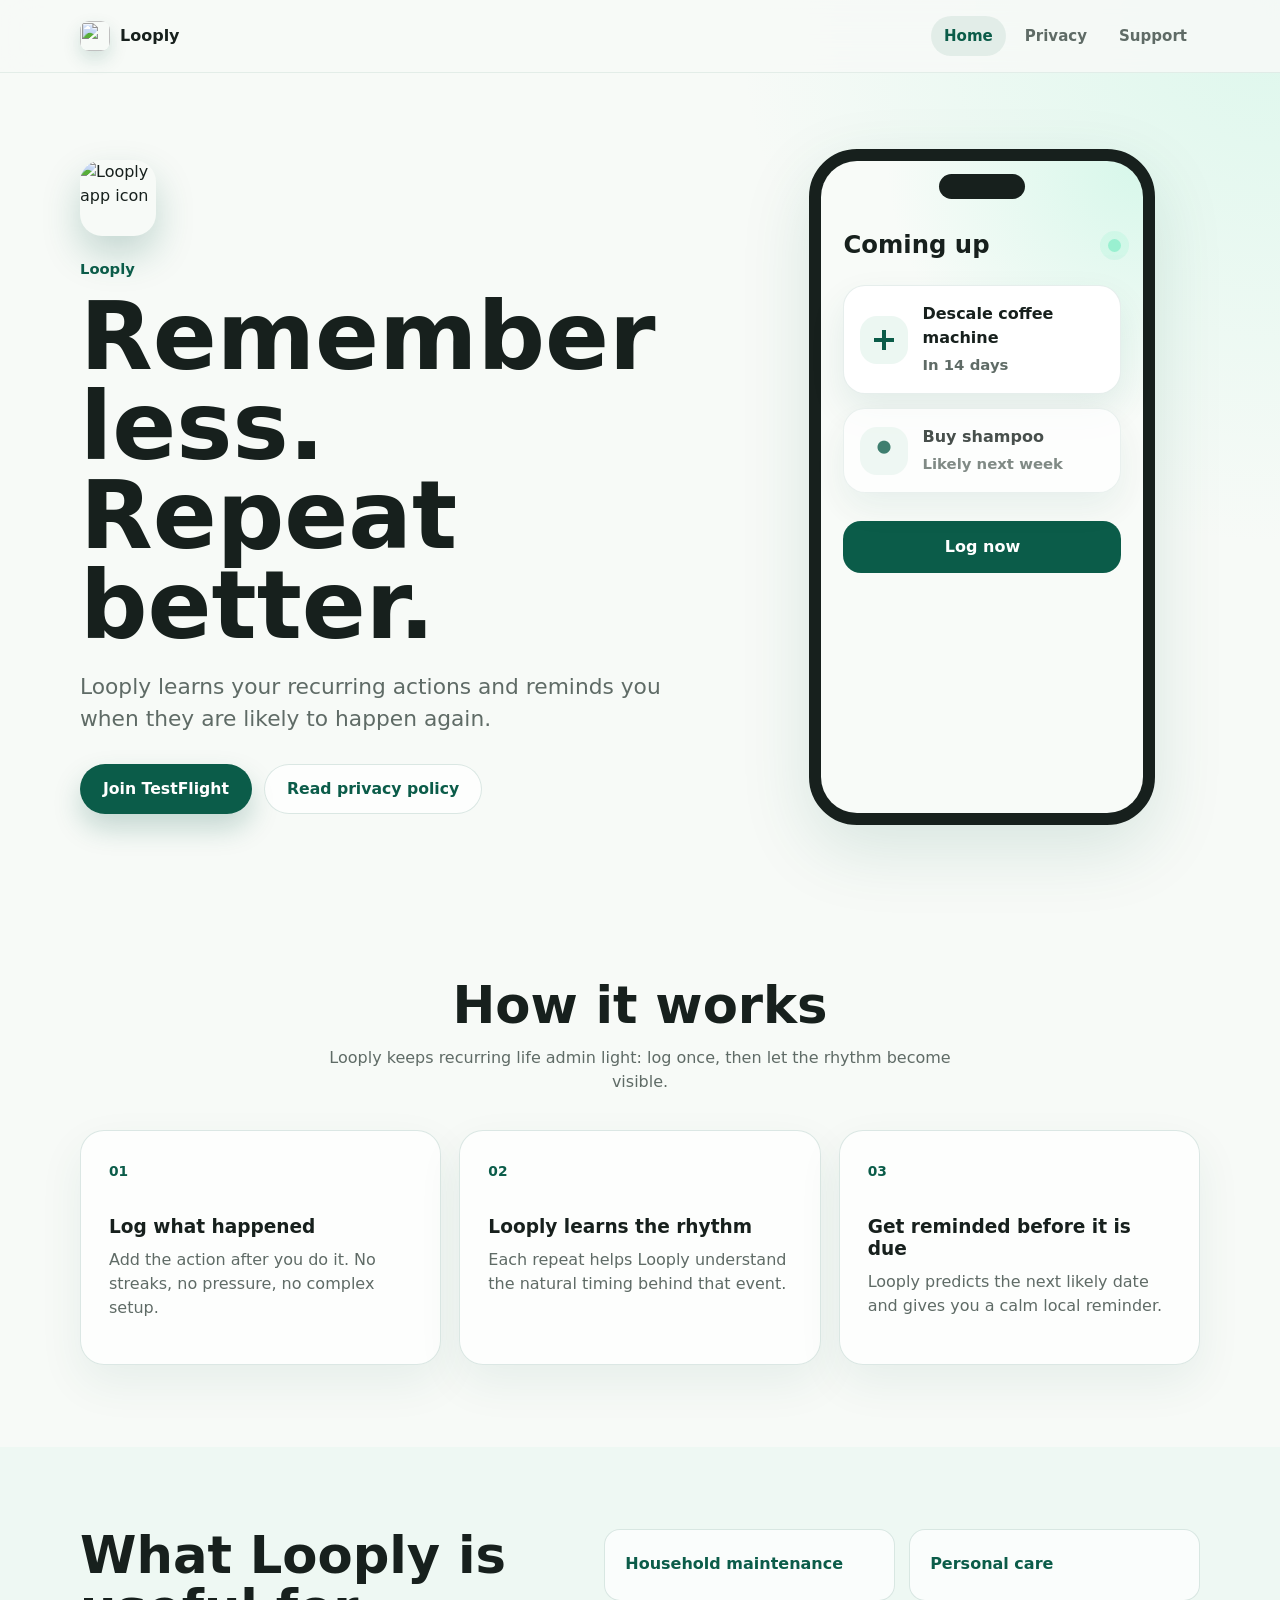
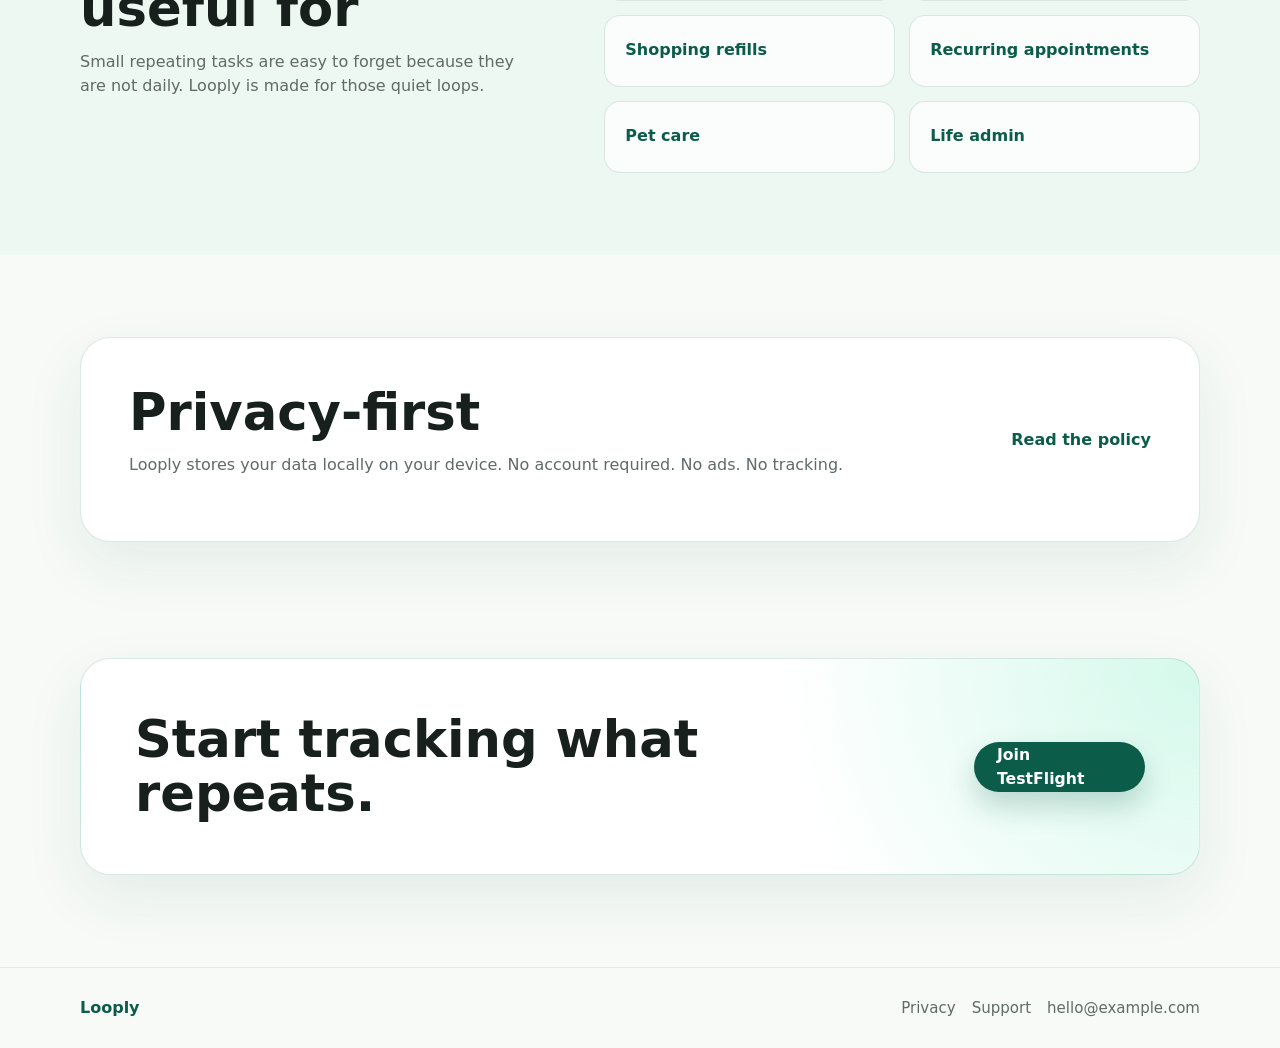
==== index.html @ 6af4e1fe "First upload" ====
<!doctype html>
<html lang="en">
  <head>
    <meta charset="utf-8">
    <meta name="viewport" content="width=device-width, initial-scale=1">
    <meta
      name="description"
      content="Looply is a calm iPhone app that learns your recurring actions and reminds you when they are likely to happen again."
    >
    <title>Looply - Remember less. Repeat better.</title>
    <link rel="stylesheet" href="styles.css">
  </head>
  <body>
    <header class="site-header">
      <nav class="nav container" aria-label="Main navigation">
        <a class="brand" href="index.html" aria-label="Looply home">
          <img class="brand-mark" src="assets/looply-app-icon.png" alt="" width="30" height="30">
          <span>Looply</span>
        </a>
        <div class="nav-links">
          <a href="index.html" aria-current="page">Home</a>
          <a href="privacy.html">Privacy</a>
          <a href="support.html">Support</a>
        </div>
      </nav>
    </header>

    <main>
      <section class="hero">
        <div class="container hero-grid">
          <div class="hero-copy">
            <img class="app-icon" src="assets/looply-app-icon.png" alt="Looply app icon" width="76" height="76">
            <p class="app-name">Looply</p>
            <h1>Remember less. Repeat better.</h1>
            <p class="hero-subtitle">
              Looply learns your recurring actions and reminds you when they are
              likely to happen again.
            </p>
            <div class="actions" aria-label="Primary actions">
              <a class="button button-primary" href="#">Join TestFlight</a>
              <a class="button button-secondary" href="privacy.html">Read privacy policy</a>
            </div>
          </div>

          <div class="phone-wrap" aria-label="Looply app preview">
            <div class="phone">
              <div class="phone-top" aria-hidden="true"></div>
              <div class="phone-screen">
                <div class="screen-header">
                  <span>Coming up</span>
                  <span class="screen-dot" aria-hidden="true"></span>
                </div>
                <div class="event-card">
                  <div class="event-icon" aria-hidden="true"></div>
                  <div>
                    <p>Descale coffee machine</p>
                    <span>In 14 days</span>
                  </div>
                </div>
                <div class="event-card muted-card">
                  <div class="event-icon small" aria-hidden="true"></div>
                  <div>
                    <p>Buy shampoo</p>
                    <span>Likely next week</span>
                  </div>
                </div>
                <a class="phone-button" href="#">Log now</a>
              </div>
            </div>
          </div>
        </div>
      </section>

      <section class="section" aria-labelledby="how-it-works">
        <div class="container">
          <div class="section-heading">
            <h2 id="how-it-works">How it works</h2>
            <p>Looply keeps recurring life admin light: log once, then let the rhythm become visible.</p>
          </div>
          <div class="card-grid three">
            <article class="card">
              <span class="step-number">01</span>
              <h3>Log what happened</h3>
              <p>Add the action after you do it. No streaks, no pressure, no complex setup.</p>
            </article>
            <article class="card">
              <span class="step-number">02</span>
              <h3>Looply learns the rhythm</h3>
              <p>Each repeat helps Looply understand the natural timing behind that event.</p>
            </article>
            <article class="card">
              <span class="step-number">03</span>
              <h3>Get reminded before it is due</h3>
              <p>Looply predicts the next likely date and gives you a calm local reminder.</p>
            </article>
          </div>
        </div>
      </section>

      <section class="section section-soft" aria-labelledby="useful-for">
        <div class="container split-section">
          <div class="section-heading align-left">
            <h2 id="useful-for">What Looply is useful for</h2>
            <p>
              Small repeating tasks are easy to forget because they are not daily.
              Looply is made for those quiet loops.
            </p>
          </div>
          <ul class="use-list" aria-label="Looply use cases">
            <li>Household maintenance</li>
            <li>Personal care</li>
            <li>Shopping refills</li>
            <li>Recurring appointments</li>
            <li>Pet care</li>
            <li>Life admin</li>
          </ul>
        </div>
      </section>

      <section class="section" aria-labelledby="privacy-first">
        <div class="container privacy-panel">
          <div>
            <h2 id="privacy-first">Privacy-first</h2>
            <p>
              Looply stores your data locally on your device. No account required.
              No ads. No tracking.
            </p>
          </div>
          <a class="text-link" href="privacy.html">Read the policy</a>
        </div>
      </section>

      <section class="final-cta" aria-labelledby="final-cta-title">
        <div class="container final-cta-inner">
          <h2 id="final-cta-title">Start tracking what repeats.</h2>
          <a class="button button-primary" href="#">Join TestFlight</a>
        </div>
      </section>
    </main>

    <footer class="site-footer">
      <div class="container footer-inner">
        <p>Looply</p>
        <div class="footer-links">
          <a href="privacy.html">Privacy</a>
          <a href="support.html">Support</a>
          <a href="mailto:hello@example.com">hello@example.com</a>
        </div>
      </div>
    </footer>
  </body>
</html>
---- styles.css ----
:root {
  --bg: #f7faf7;
  --surface: #ffffff;
  --surface-soft: #ecf7f2;
  --primary: #99f0d0;
  --primary-strong: #0b5c49;
  --text: #17201d;
  --muted: #5f6b66;
  --border: rgba(11, 92, 73, 0.14);
  --shadow: 0 24px 70px rgba(11, 92, 73, 0.13);
  --radius: 24px;
  --radius-sm: 16px;
  --container: 1120px;
}

* {
  box-sizing: border-box;
}

html {
  background: var(--bg);
  color: var(--text);
  font-family:
    Inter, ui-sans-serif, system-ui, -apple-system, BlinkMacSystemFont, "Segoe UI",
    sans-serif;
  line-height: 1.5;
  scroll-behavior: smooth;
}

body {
  margin: 0;
  min-width: 320px;
  background:
    radial-gradient(circle at top right, rgba(153, 240, 208, 0.28), transparent 34rem),
    var(--bg);
}

img,
svg {
  display: block;
  max-width: 100%;
}

a {
  color: inherit;
  text-decoration: none;
}

a:focus-visible,
button:focus-visible {
  outline: 3px solid rgba(11, 92, 73, 0.42);
  outline-offset: 4px;
}

.container {
  width: min(100% - 32px, var(--container));
  margin-inline: auto;
}

.site-header {
  position: sticky;
  top: 0;
  z-index: 10;
  background: rgba(247, 250, 247, 0.86);
  border-bottom: 1px solid rgba(11, 92, 73, 0.08);
  backdrop-filter: blur(18px);
}

.nav {
  display: flex;
  align-items: center;
  justify-content: space-between;
  gap: 24px;
  min-height: 72px;
}

.brand,
.nav-links,
.footer-links {
  display: flex;
  align-items: center;
}

.brand {
  gap: 10px;
  font-size: 1rem;
  font-weight: 760;
}

.brand-mark {
  width: 30px;
  height: 30px;
  border-radius: 9px;
  box-shadow: 0 8px 18px rgba(11, 92, 73, 0.16);
  object-fit: cover;
}

.nav-links {
  gap: 6px;
  color: var(--muted);
  font-size: 0.94rem;
  font-weight: 650;
}

.nav-links a {
  border-radius: 999px;
  padding: 9px 13px;
}

.nav-links a:hover,
.nav-links a[aria-current="page"] {
  background: rgba(11, 92, 73, 0.08);
  color: var(--primary-strong);
}

.hero {
  padding: 76px 0 72px;
}

.hero-grid {
  display: grid;
  grid-template-columns: minmax(0, 1.04fr) minmax(300px, 0.76fr);
  align-items: center;
  gap: clamp(44px, 7vw, 92px);
}

.hero-copy {
  max-width: 650px;
}

.app-icon {
  width: 76px;
  height: 76px;
  margin-bottom: 22px;
  border-radius: 22px;
  object-fit: cover;
  box-shadow: 0 18px 38px rgba(11, 92, 73, 0.22);
}

.app-name,
.effective-date {
  margin: 0 0 12px;
  color: var(--primary-strong);
  font-size: 0.92rem;
  font-weight: 780;
}

h1,
h2,
h3,
p {
  margin-top: 0;
}

h1 {
  max-width: 760px;
  margin-bottom: 20px;
  font-size: clamp(3rem, 8vw, 5.9rem);
  line-height: 0.95;
  font-weight: 820;
}

h2 {
  margin-bottom: 14px;
  font-size: clamp(2rem, 4vw, 3.3rem);
  line-height: 1.04;
  font-weight: 790;
}

h3 {
  margin-bottom: 10px;
  font-size: 1.16rem;
  line-height: 1.2;
}

.hero-subtitle,
.section-heading p,
.page-header p,
.policy-copy p,
.faq-item p,
.card p,
.privacy-panel p {
  color: var(--muted);
}

.hero-subtitle {
  max-width: 620px;
  margin-bottom: 28px;
  font-size: clamp(1.12rem, 2.3vw, 1.36rem);
}

.actions {
  display: flex;
  flex-wrap: wrap;
  gap: 12px;
}

.button {
  display: inline-flex;
  align-items: center;
  justify-content: center;
  min-height: 50px;
  border: 1px solid transparent;
  border-radius: 999px;
  padding: 0 22px;
  font-size: 0.98rem;
  font-weight: 760;
  transition:
    transform 160ms ease,
    box-shadow 160ms ease,
    background 160ms ease;
}

.button:hover {
  transform: translateY(-1px);
}

.button-primary {
  background: var(--primary-strong);
  color: #ffffff;
  box-shadow: 0 14px 28px rgba(11, 92, 73, 0.22);
}

.button-primary:hover {
  background: #084937;
}

.button-secondary {
  background: rgba(255, 255, 255, 0.72);
  border-color: var(--border);
  color: var(--primary-strong);
}

.button-secondary:hover {
  background: #ffffff;
  box-shadow: 0 12px 30px rgba(11, 92, 73, 0.1);
}

.phone-wrap {
  display: flex;
  justify-content: center;
}

.phone {
  position: relative;
  width: min(100%, 346px);
  min-height: 676px;
  border: 12px solid #17201d;
  border-radius: 48px;
  background: #17201d;
  box-shadow: var(--shadow);
}

.phone::before {
  content: "";
  position: absolute;
  inset: -5px;
  z-index: -1;
  border-radius: 54px;
  background: linear-gradient(145deg, rgba(153, 240, 208, 0.7), rgba(11, 92, 73, 0.08));
}

.phone-top {
  position: absolute;
  top: 13px;
  left: 50%;
  z-index: 2;
  width: 86px;
  height: 25px;
  border-radius: 999px;
  background: #17201d;
  transform: translateX(-50%);
}

.phone-screen {
  min-height: 652px;
  border-radius: 36px;
  padding: 66px 22px 24px;
  background:
    radial-gradient(circle at top right, rgba(153, 240, 208, 0.35), transparent 16rem),
    #f8fbf8;
}

.screen-header {
  display: flex;
  align-items: center;
  justify-content: space-between;
  margin-bottom: 22px;
  color: var(--text);
  font-size: 1.52rem;
  font-weight: 800;
}

.screen-dot {
  width: 13px;
  height: 13px;
  border-radius: 50%;
  background: var(--primary);
  box-shadow: 0 0 0 8px rgba(153, 240, 208, 0.24);
}

.event-card {
  display: grid;
  grid-template-columns: 48px 1fr;
  align-items: center;
  gap: 14px;
  margin-bottom: 14px;
  border: 1px solid rgba(11, 92, 73, 0.1);
  border-radius: 22px;
  padding: 16px;
  background: #ffffff;
  box-shadow: 0 16px 36px rgba(11, 92, 73, 0.09);
}

.muted-card {
  opacity: 0.78;
}

.event-icon {
  width: 48px;
  height: 48px;
  border-radius: 17px;
  background:
    linear-gradient(var(--primary-strong), var(--primary-strong)) 50% 50% / 20px 4px no-repeat,
    linear-gradient(var(--primary-strong), var(--primary-strong)) 50% 50% / 4px 20px no-repeat,
    var(--surface-soft);
}

.event-icon.small {
  background:
    radial-gradient(circle at 50% 42%, var(--primary-strong) 0 6px, transparent 7px),
    var(--surface-soft);
}

.event-card p {
  margin-bottom: 3px;
  color: var(--text);
  font-weight: 760;
}

.event-card span {
  color: var(--muted);
  font-size: 0.93rem;
  font-weight: 620;
}

.phone-button {
  display: flex;
  align-items: center;
  justify-content: center;
  min-height: 52px;
  margin-top: 28px;
  border-radius: 18px;
  background: var(--primary-strong);
  color: #ffffff;
  font-weight: 780;
}

.section {
  padding: 82px 0;
}

.section-soft {
  background: rgba(236, 247, 242, 0.76);
}

.section-heading {
  max-width: 680px;
  margin: 0 auto 36px;
  text-align: center;
}

.section-heading.align-left {
  margin: 0;
  text-align: left;
}

.card-grid {
  display: grid;
  gap: 18px;
}

.card-grid.three {
  grid-template-columns: repeat(3, minmax(0, 1fr));
}

.card {
  border: 1px solid var(--border);
  border-radius: var(--radius);
  padding: 28px;
  background: rgba(255, 255, 255, 0.76);
  box-shadow: 0 18px 46px rgba(11, 92, 73, 0.07);
}

.step-number {
  display: inline-block;
  margin-bottom: 34px;
  color: var(--primary-strong);
  font-size: 0.86rem;
  font-weight: 820;
}

.split-section {
  display: grid;
  grid-template-columns: 0.85fr 1.15fr;
  align-items: start;
  gap: clamp(32px, 7vw, 84px);
}

.use-list {
  display: grid;
  grid-template-columns: repeat(2, minmax(0, 1fr));
  gap: 14px;
  margin: 0;
  padding: 0;
  list-style: none;
}

.use-list li {
  min-height: 72px;
  border: 1px solid var(--border);
  border-radius: var(--radius-sm);
  padding: 22px 20px;
  background: rgba(255, 255, 255, 0.72);
  color: var(--primary-strong);
  font-weight: 760;
}

.privacy-panel,
.final-cta-inner {
  border: 1px solid var(--border);
  border-radius: 30px;
  background: var(--surface);
  box-shadow: 0 22px 60px rgba(11, 92, 73, 0.08);
}

.privacy-panel {
  display: flex;
  align-items: center;
  justify-content: space-between;
  gap: 24px;
  padding: clamp(28px, 5vw, 48px);
}

.privacy-panel h2,
.privacy-panel p {
  max-width: 720px;
}

.text-link {
  flex: 0 0 auto;
  color: var(--primary-strong);
  font-weight: 780;
}

.text-link:hover {
  text-decoration: underline;
  text-underline-offset: 4px;
}

.final-cta {
  padding: 34px 0 92px;
}

.final-cta-inner {
  display: flex;
  align-items: center;
  justify-content: space-between;
  gap: 24px;
  padding: clamp(30px, 5vw, 54px);
  background:
    radial-gradient(circle at top right, rgba(153, 240, 208, 0.42), transparent 26rem),
    #ffffff;
}

.final-cta h2 {
  margin: 0;
}

.site-footer {
  border-top: 1px solid rgba(11, 92, 73, 0.1);
  padding: 28px 0;
  color: var(--muted);
}

.footer-inner {
  display: flex;
  align-items: center;
  justify-content: space-between;
  gap: 24px;
}

.footer-inner p {
  margin: 0;
  color: var(--primary-strong);
  font-weight: 780;
}

.footer-links {
  flex-wrap: wrap;
  justify-content: flex-end;
  gap: 16px;
  font-size: 0.94rem;
}

.footer-links a:hover {
  color: var(--primary-strong);
}

.page-main {
  padding: 72px 0 92px;
}

.content-page {
  max-width: 820px;
}

.page-header {
  margin-bottom: 44px;
}

.page-header h1 {
  margin-bottom: 14px;
  font-size: clamp(2.6rem, 7vw, 4.8rem);
}

.policy-copy,
.faq {
  border: 1px solid var(--border);
  border-radius: 30px;
  padding: clamp(26px, 5vw, 46px);
  background: rgba(255, 255, 255, 0.78);
  box-shadow: 0 22px 60px rgba(11, 92, 73, 0.07);
}

.policy-copy p {
  margin-bottom: 18px;
  font-size: 1.05rem;
}

.policy-copy section {
  margin-top: 32px;
  padding-top: 28px;
  border-top: 1px solid var(--border);
}

.policy-copy h2,
.faq h2 {
  font-size: clamp(1.7rem, 4vw, 2.3rem);
}

.policy-copy a,
.page-header a:not(.button),
.faq a {
  color: var(--primary-strong);
  font-weight: 760;
  text-decoration: underline;
  text-underline-offset: 4px;
}

.faq {
  display: grid;
  gap: 18px;
}

.faq-item {
  border-top: 1px solid var(--border);
  padding-top: 20px;
}

.faq-item:first-of-type {
  border-top: 0;
  padding-top: 0;
}

.faq-item h3 {
  margin-bottom: 6px;
}

.faq-item p {
  margin-bottom: 0;
}

@media (max-width: 860px) {
  .hero {
    padding-top: 50px;
  }

  .hero-grid,
  .split-section,
  .card-grid.three {
    grid-template-columns: 1fr;
  }

  .hero-copy {
    max-width: none;
  }

  .phone {
    width: min(100%, 330px);
    min-height: 640px;
  }

  .phone-screen {
    min-height: 616px;
  }

  .privacy-panel,
  .final-cta-inner,
  .footer-inner {
    align-items: flex-start;
    flex-direction: column;
  }

  .footer-links {
    justify-content: flex-start;
  }
}

@media (max-width: 560px) {
  .container {
    width: min(100% - 24px, var(--container));
  }

  .nav {
    align-items: flex-start;
    flex-direction: column;
    justify-content: center;
    min-height: 98px;
    gap: 10px;
  }

  .nav-links {
    width: 100%;
    justify-content: space-between;
  }

  .nav-links a {
    padding: 8px 10px;
  }

  h1 {
    font-size: clamp(2.75rem, 16vw, 4rem);
  }

  .actions,
  .button {
    width: 100%;
  }

  .section {
    padding: 62px 0;
  }

  .use-list {
    grid-template-columns: 1fr;
  }

  .phone {
    border-width: 10px;
    border-radius: 42px;
    min-height: 594px;
  }

  .phone-screen {
    min-height: 572px;
    padding: 60px 16px 20px;
    border-radius: 31px;
  }

  .screen-header {
    font-size: 1.34rem;
  }

  .event-card {
    grid-template-columns: 42px 1fr;
    padding: 14px;
  }

  .event-icon {
    width: 42px;
    height: 42px;
    border-radius: 15px;
  }

  .policy-copy,
  .faq {
    border-radius: 24px;
  }
}
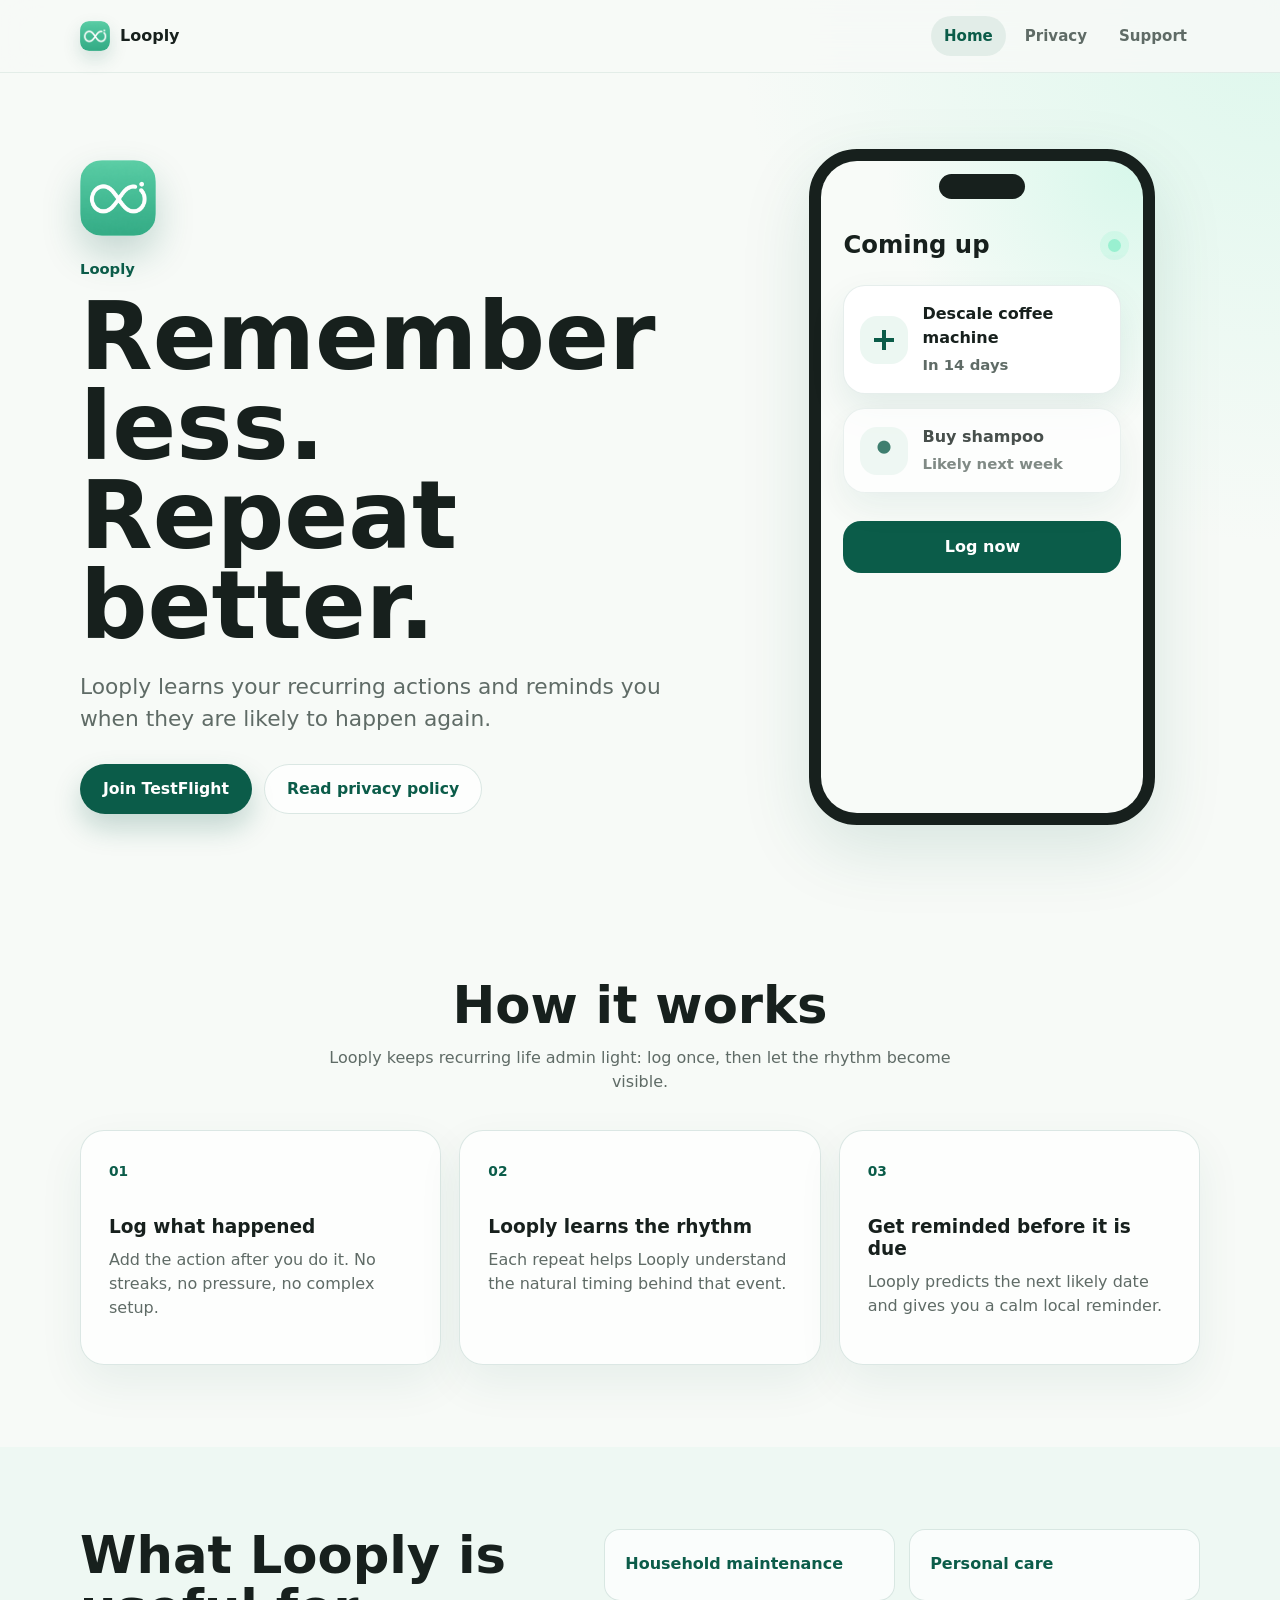
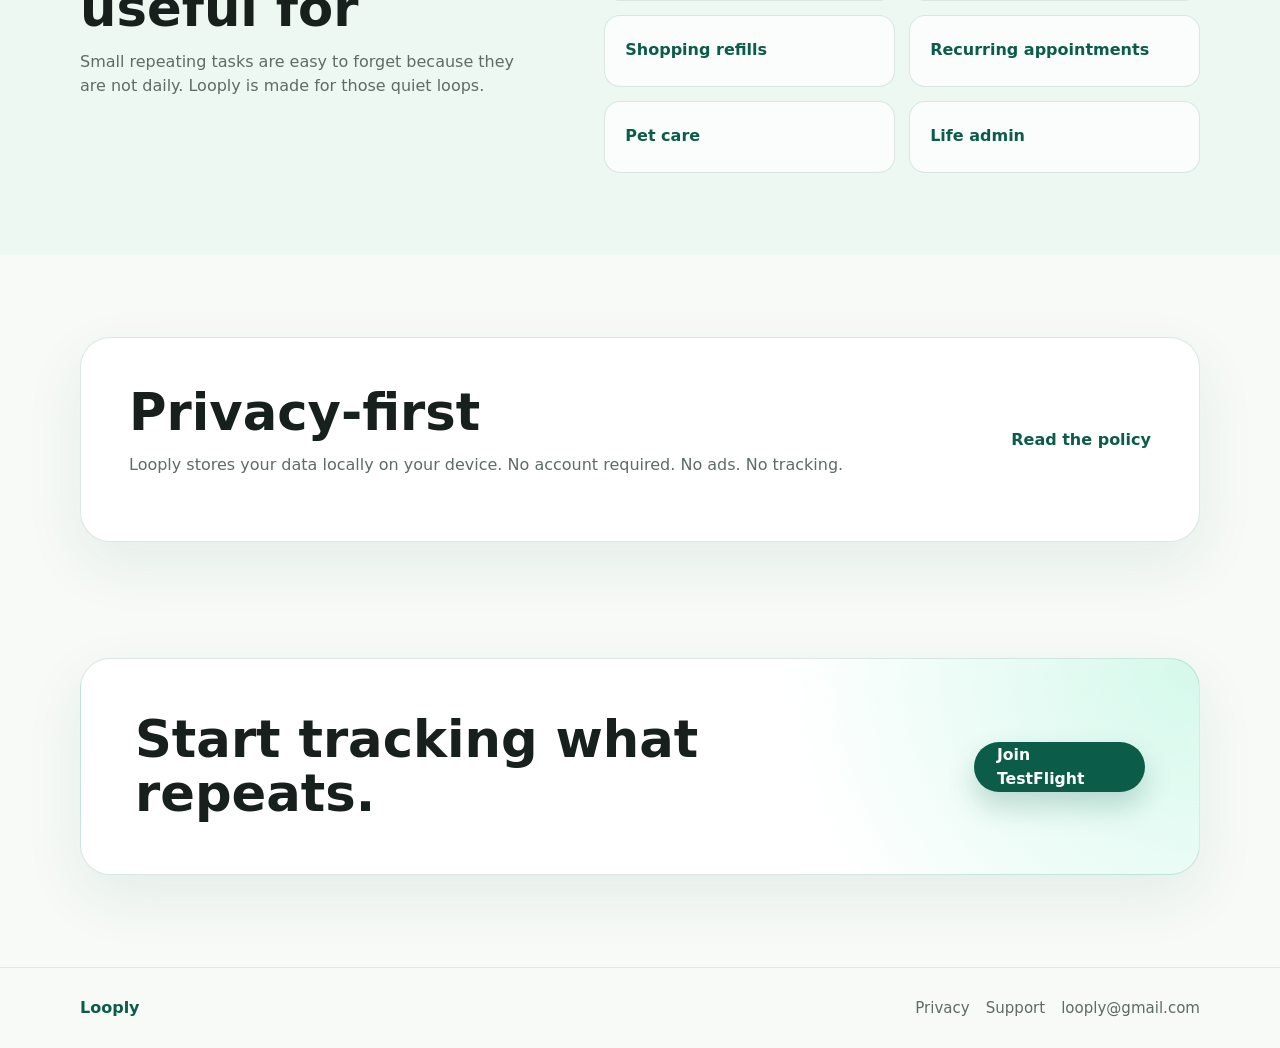
==== commit da761ee6: "Updated contact email" ====
--- a/index.html
+++ b/index.html
@@ -144,7 +144,7 @@
         <div class="footer-links">
           <a href="privacy.html">Privacy</a>
           <a href="support.html">Support</a>
-          <a href="mailto:hello@example.com">hello@example.com</a>
+          <a href="mailto:looply@gmail.com">looply@gmail.com</a>
         </div>
       </div>
     </footer>
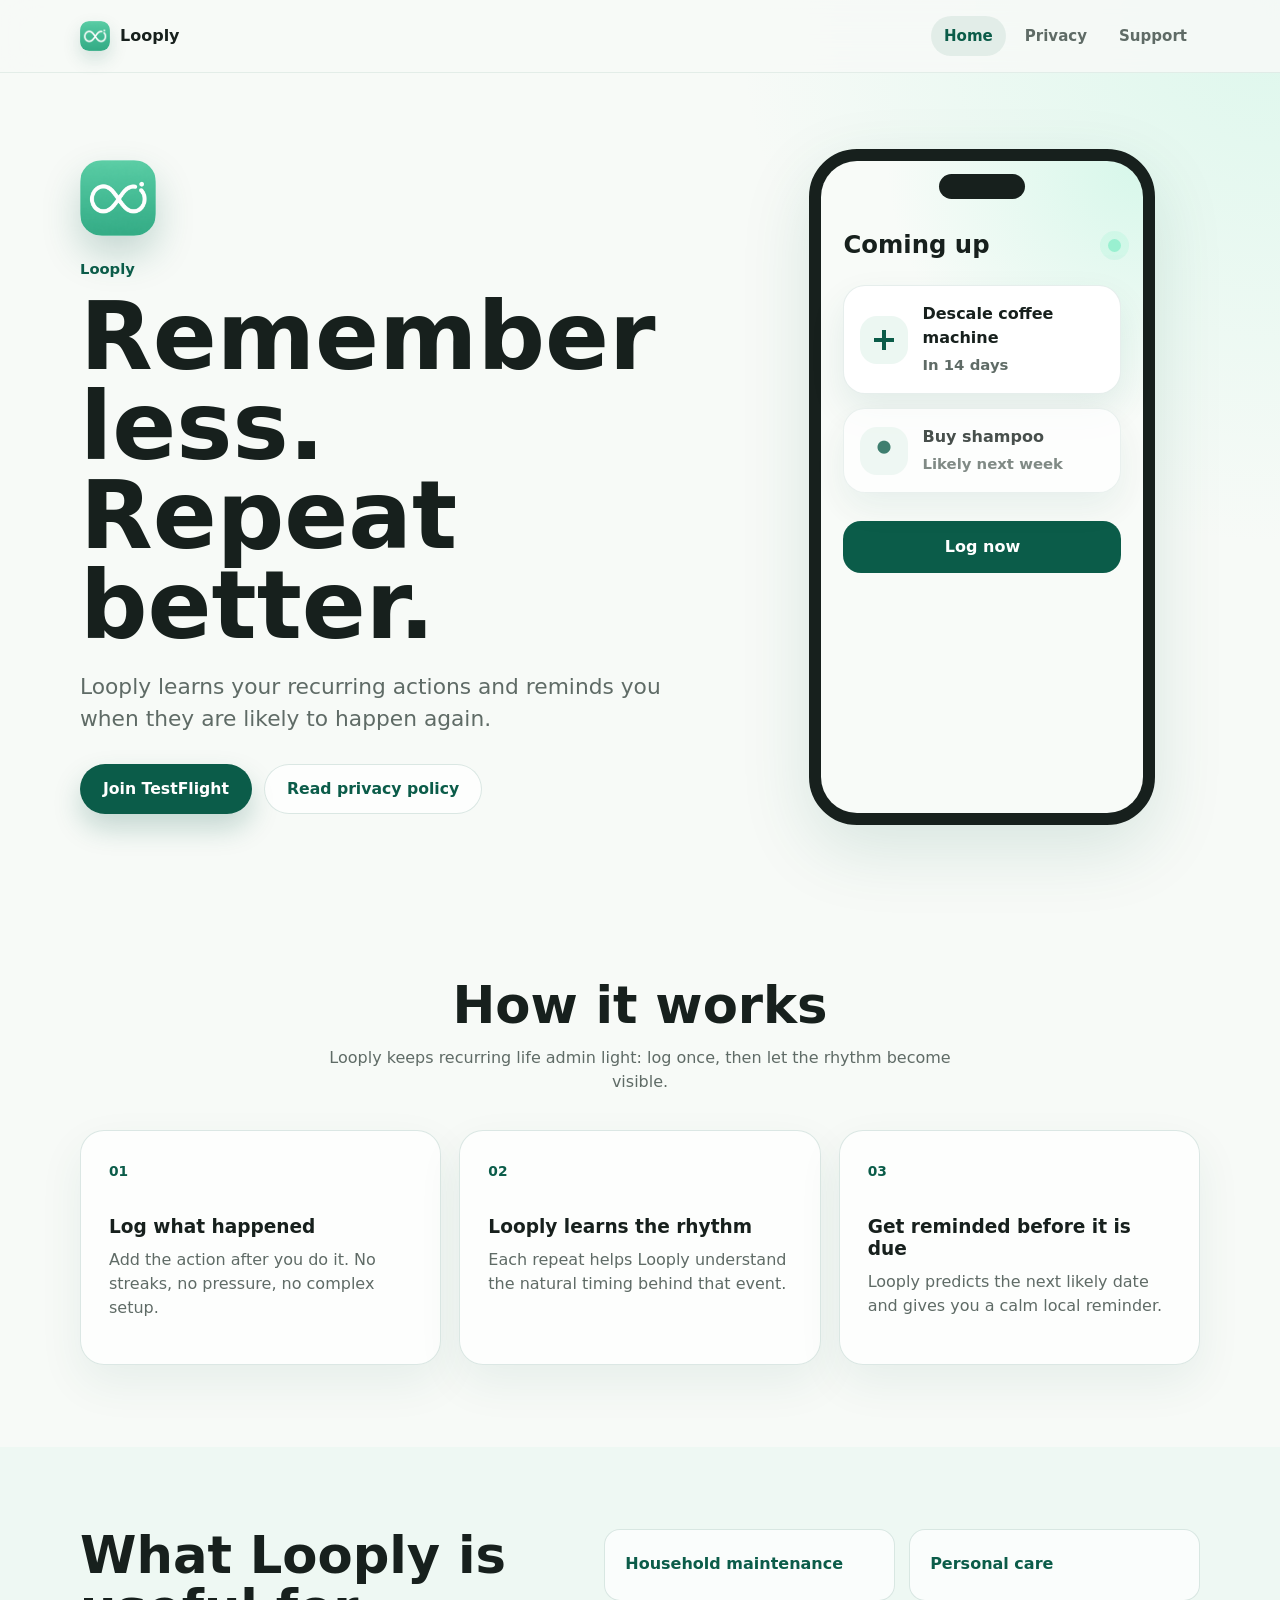
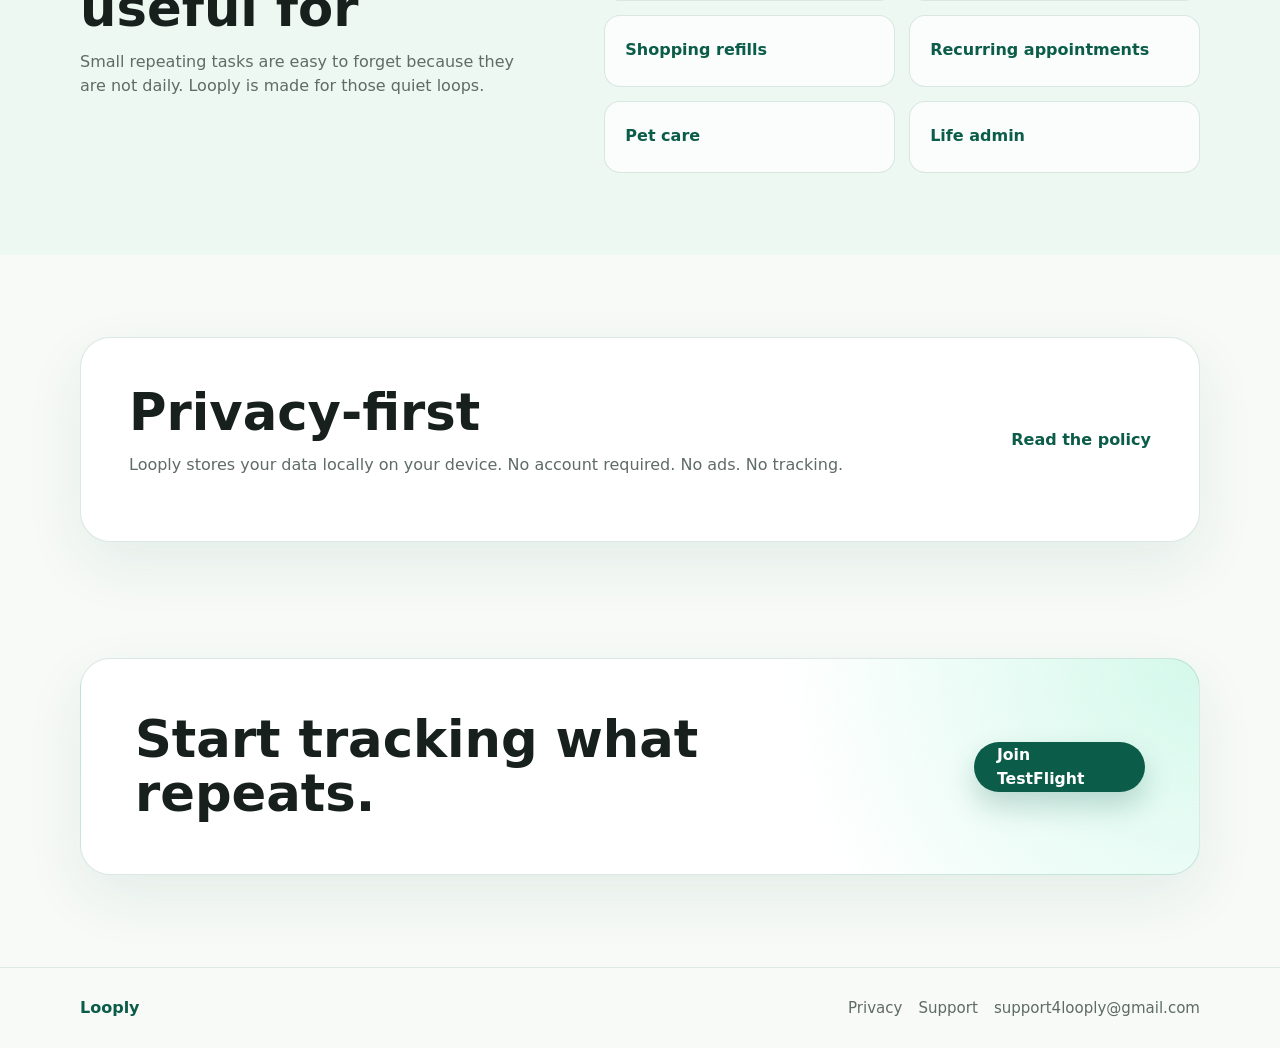
==== commit 15c6e732: "Changed email address" ====
--- a/index.html
+++ b/index.html
@@ -37,7 +37,7 @@
               likely to happen again.
             </p>
             <div class="actions" aria-label="Primary actions">
-              <a class="button button-primary" href="#">Join TestFlight</a>
+              <a class="button button-primary" href="https://testflight.apple.com/join/vs5CUJg6">Join TestFlight</a>
               <a class="button button-secondary" href="privacy.html">Read privacy policy</a>
             </div>
           </div>
@@ -133,7 +133,7 @@
       <section class="final-cta" aria-labelledby="final-cta-title">
         <div class="container final-cta-inner">
           <h2 id="final-cta-title">Start tracking what repeats.</h2>
-          <a class="button button-primary" href="#">Join TestFlight</a>
+          <a class="button button-primary" href="https://testflight.apple.com/join/vs5CUJg6">Join TestFlight</a>
         </div>
       </section>
     </main>
@@ -144,7 +144,7 @@
         <div class="footer-links">
           <a href="privacy.html">Privacy</a>
           <a href="support.html">Support</a>
-          <a href="mailto:looply@gmail.com">looply@gmail.com</a>
+          <a href="mailto:support4looply@gmail.com">support4looply@gmail.com</a>
         </div>
       </div>
     </footer>
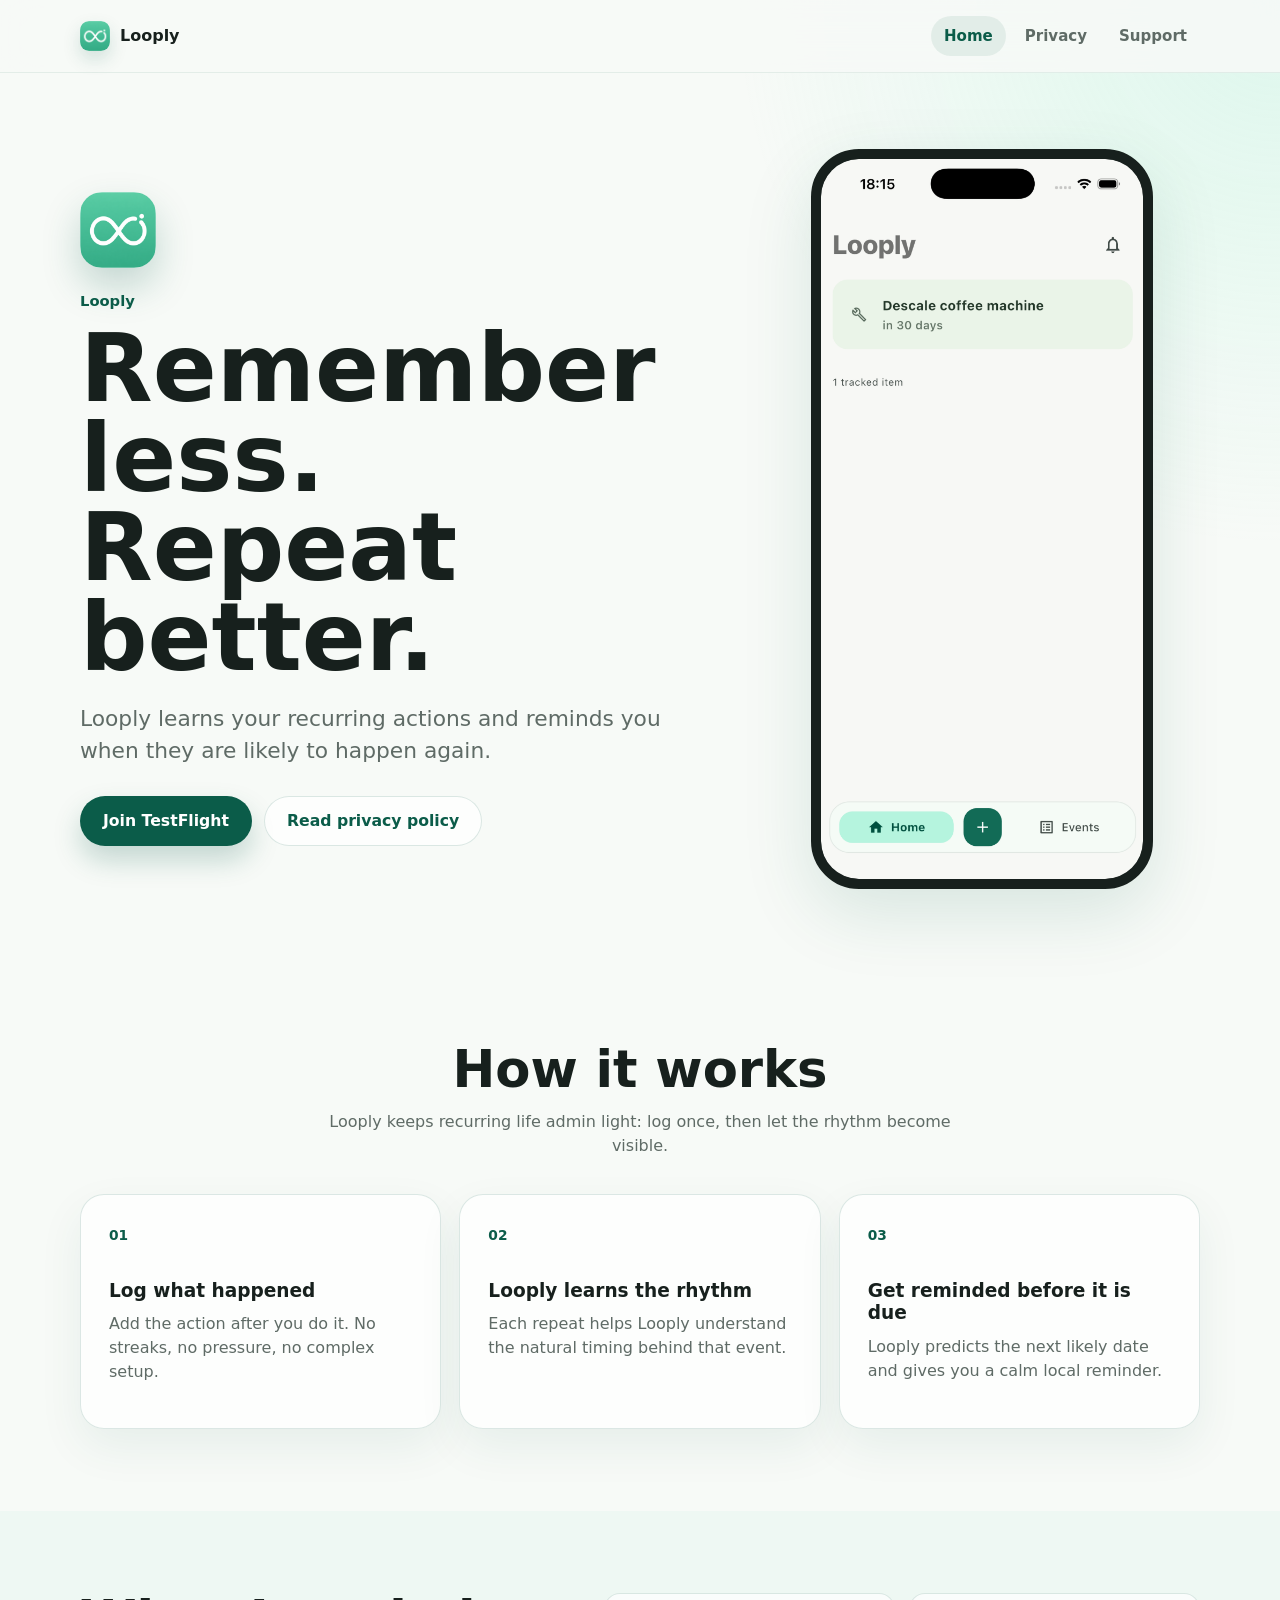
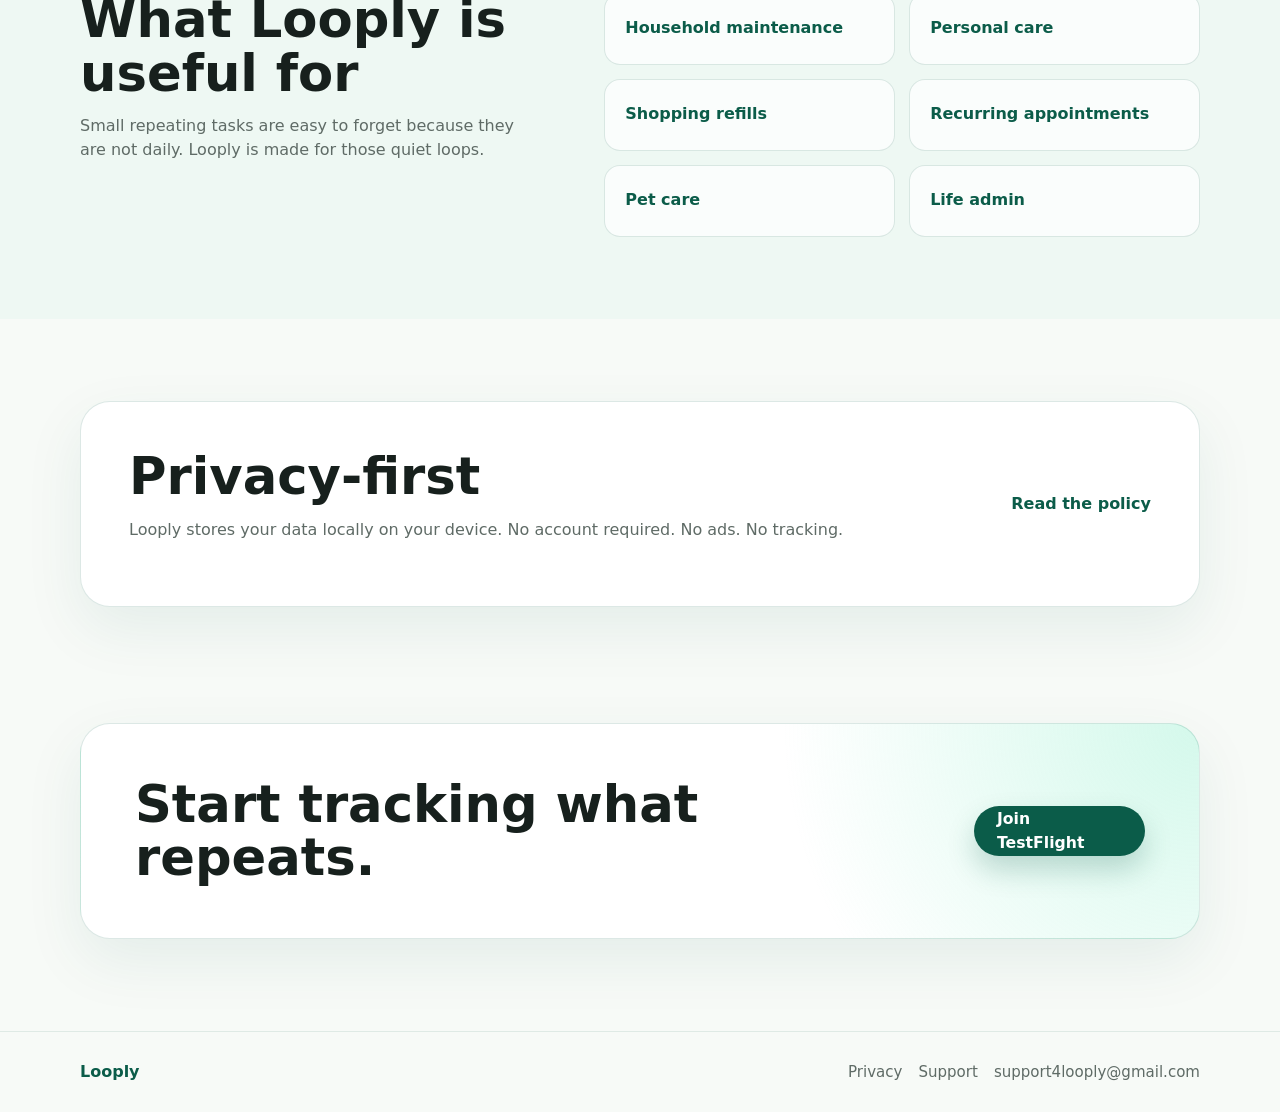
==== commit 2b485bb3: "Changed home screen picture" ====
--- a/index.html
+++ b/index.html
@@ -44,28 +44,13 @@
 
           <div class="phone-wrap" aria-label="Looply app preview">
             <div class="phone">
-              <div class="phone-top" aria-hidden="true"></div>
-              <div class="phone-screen">
-                <div class="screen-header">
-                  <span>Coming up</span>
-                  <span class="screen-dot" aria-hidden="true"></span>
-                </div>
-                <div class="event-card">
-                  <div class="event-icon" aria-hidden="true"></div>
-                  <div>
-                    <p>Descale coffee machine</p>
-                    <span>In 14 days</span>
-                  </div>
-                </div>
-                <div class="event-card muted-card">
-                  <div class="event-icon small" aria-hidden="true"></div>
-                  <div>
-                    <p>Buy shampoo</p>
-                    <span>Likely next week</span>
-                  </div>
-                </div>
-                <a class="phone-button" href="#">Log now</a>
-              </div>
+              <img
+                class="phone-screenshot"
+                src="assets/looply-home-screenshot.png"
+                alt="Looply home screen showing a reminder to descale a coffee machine in 30 days"
+                width="1242"
+                height="2688"
+              >
             </div>
           </div>
         </div>
--- a/styles.css
+++ b/styles.css
@@ -243,9 +243,10 @@
 
 .phone {
   position: relative;
-  width: min(100%, 346px);
-  min-height: 676px;
-  border: 12px solid #17201d;
+  width: min(100%, 342px);
+  aspect-ratio: 1242 / 2688;
+  overflow: hidden;
+  border: 10px solid #17201d;
   border-radius: 48px;
   background: #17201d;
   box-shadow: var(--shadow);
@@ -260,100 +261,12 @@
   background: linear-gradient(145deg, rgba(153, 240, 208, 0.7), rgba(11, 92, 73, 0.08));
 }
 
-.phone-top {
-  position: absolute;
-  top: 13px;
-  left: 50%;
-  z-index: 2;
-  width: 86px;
-  height: 25px;
-  border-radius: 999px;
-  background: #17201d;
-  transform: translateX(-50%);
-}
-
-.phone-screen {
-  min-height: 652px;
-  border-radius: 36px;
-  padding: 66px 22px 24px;
-  background:
-    radial-gradient(circle at top right, rgba(153, 240, 208, 0.35), transparent 16rem),
-    #f8fbf8;
-}
-
-.screen-header {
-  display: flex;
-  align-items: center;
-  justify-content: space-between;
-  margin-bottom: 22px;
-  color: var(--text);
-  font-size: 1.52rem;
-  font-weight: 800;
-}
-
-.screen-dot {
-  width: 13px;
-  height: 13px;
-  border-radius: 50%;
-  background: var(--primary);
-  box-shadow: 0 0 0 8px rgba(153, 240, 208, 0.24);
-}
-
-.event-card {
-  display: grid;
-  grid-template-columns: 48px 1fr;
-  align-items: center;
-  gap: 14px;
-  margin-bottom: 14px;
-  border: 1px solid rgba(11, 92, 73, 0.1);
-  border-radius: 22px;
-  padding: 16px;
-  background: #ffffff;
-  box-shadow: 0 16px 36px rgba(11, 92, 73, 0.09);
-}
-
-.muted-card {
-  opacity: 0.78;
-}
-
-.event-icon {
-  width: 48px;
-  height: 48px;
-  border-radius: 17px;
-  background:
-    linear-gradient(var(--primary-strong), var(--primary-strong)) 50% 50% / 20px 4px no-repeat,
-    linear-gradient(var(--primary-strong), var(--primary-strong)) 50% 50% / 4px 20px no-repeat,
-    var(--surface-soft);
-}
-
-.event-icon.small {
-  background:
-    radial-gradient(circle at 50% 42%, var(--primary-strong) 0 6px, transparent 7px),
-    var(--surface-soft);
-}
-
-.event-card p {
-  margin-bottom: 3px;
-  color: var(--text);
-  font-weight: 760;
-}
-
-.event-card span {
-  color: var(--muted);
-  font-size: 0.93rem;
-  font-weight: 620;
-}
-
-.phone-button {
-  display: flex;
-  align-items: center;
-  justify-content: center;
-  min-height: 52px;
-  margin-top: 28px;
-  border-radius: 18px;
-  background: var(--primary-strong);
-  color: #ffffff;
-  font-weight: 780;
+.phone-screenshot {
+  display: block;
+  width: 100%;
+  height: 100%;
+  border-radius: 37px;
+  object-fit: cover;
 }
 
 .section {
@@ -598,11 +511,6 @@
 
   .phone {
     width: min(100%, 330px);
-    min-height: 640px;
-  }
-
-  .phone-screen {
-    min-height: 616px;
   }
 
   .privacy-panel,
@@ -659,28 +567,10 @@
   .phone {
     border-width: 10px;
     border-radius: 42px;
-    min-height: 594px;
-  }
-
-  .phone-screen {
-    min-height: 572px;
-    padding: 60px 16px 20px;
-    border-radius: 31px;
-  }
-
-  .screen-header {
-    font-size: 1.34rem;
-  }
-
-  .event-card {
-    grid-template-columns: 42px 1fr;
-    padding: 14px;
-  }
-
-  .event-icon {
-    width: 42px;
-    height: 42px;
-    border-radius: 15px;
+  }
+
+  .phone-screenshot {
+    border-radius: 32px;
   }
 
   .policy-copy,
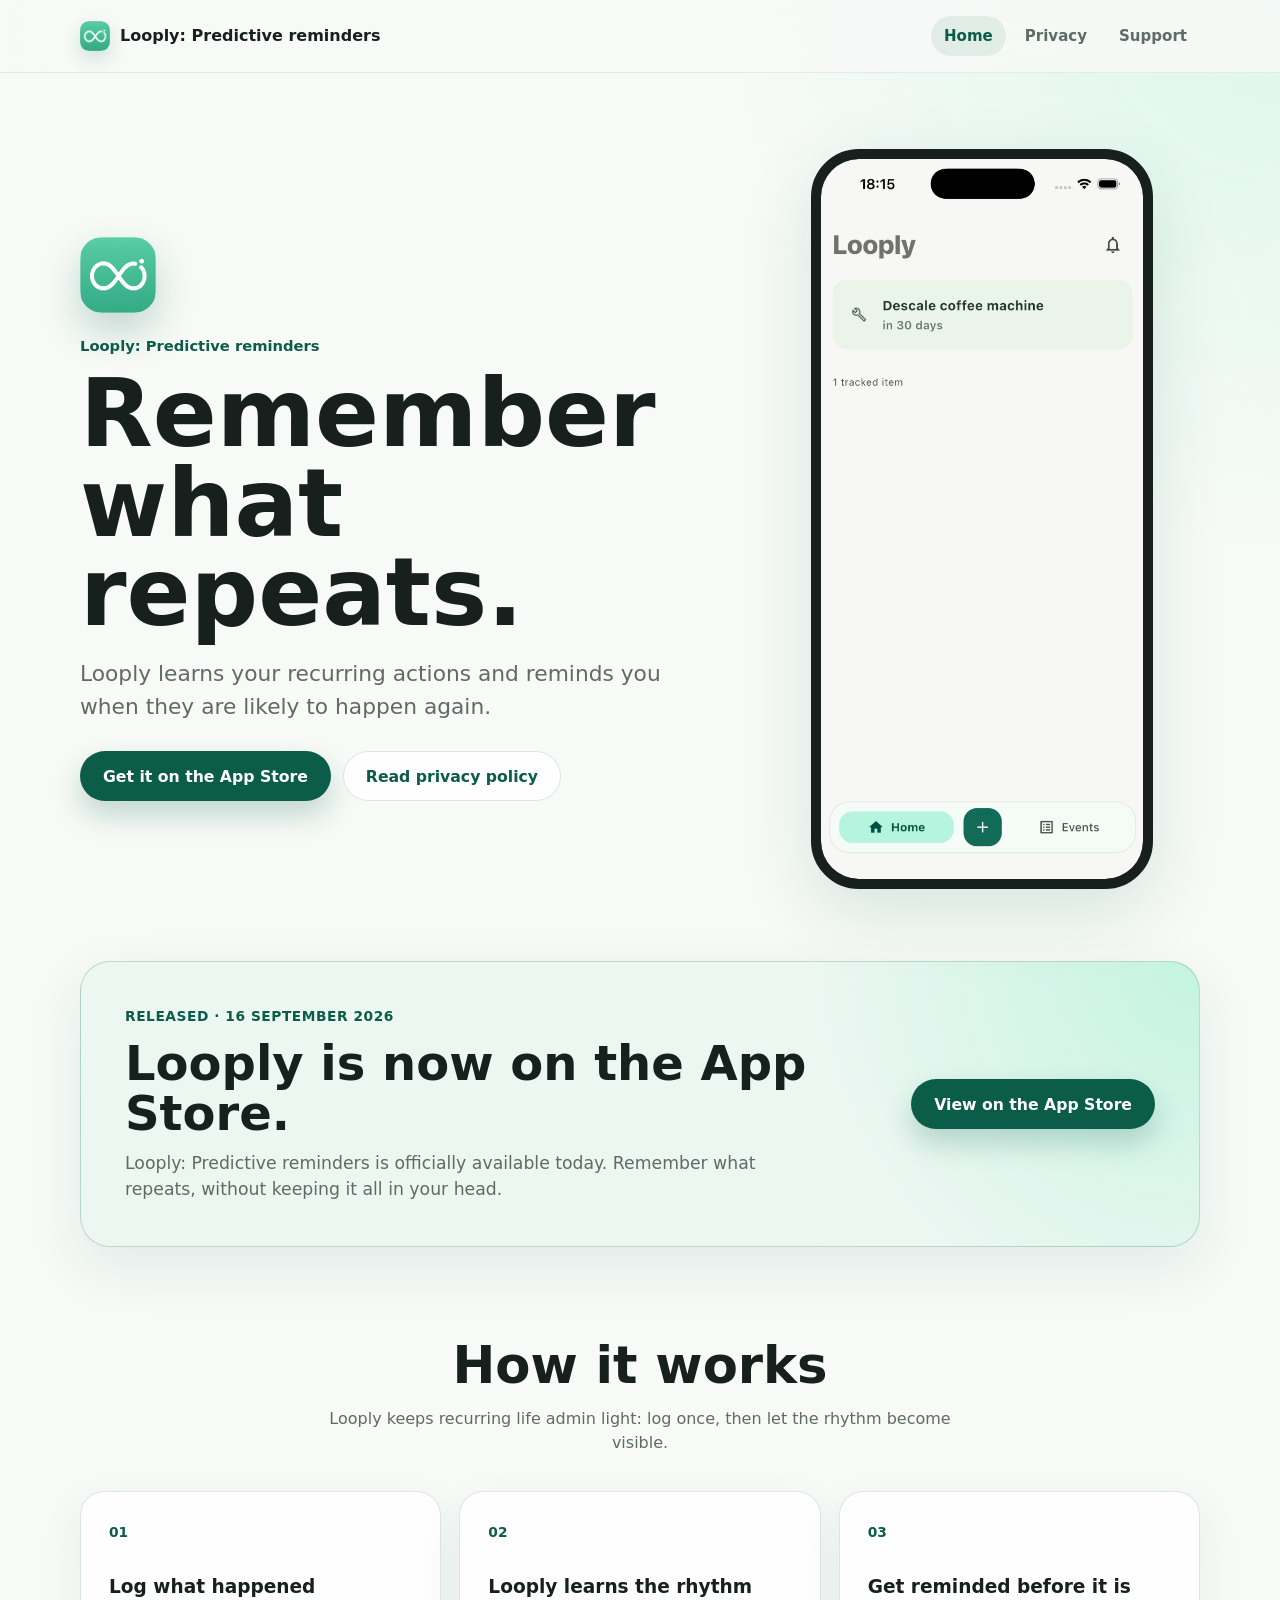
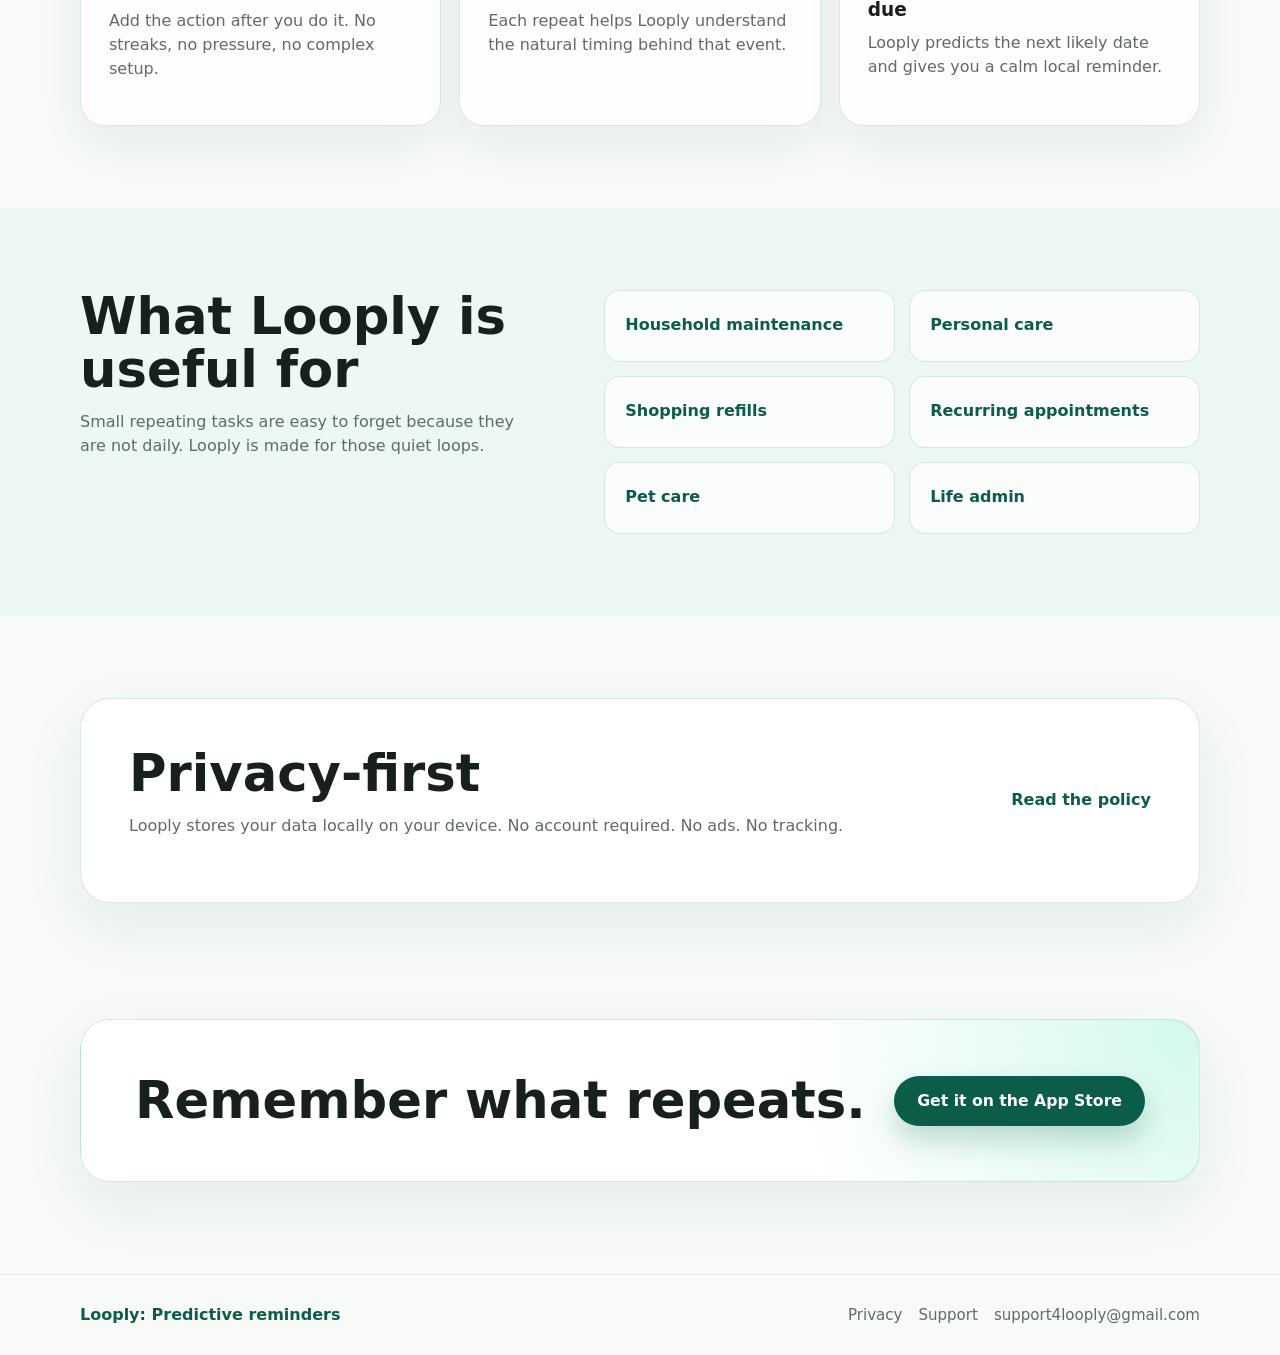
==== commit 55b5e28f: "Changed app name and release announcement" ====
--- a/index.html
+++ b/index.html
@@ -5,17 +5,17 @@
     <meta name="viewport" content="width=device-width, initial-scale=1">
     <meta
       name="description"
-      content="Looply is a calm iPhone app that learns your recurring actions and reminds you when they are likely to happen again."
+      content="Looply: Predictive reminders is a calm iPhone app that learns what repeats and reminds you when it is likely to happen again."
     >
-    <title>Looply - Remember less. Repeat better.</title>
+    <title>Looply: Predictive reminders — Remember what repeats</title>
     <link rel="stylesheet" href="styles.css">
   </head>
   <body>
     <header class="site-header">
       <nav class="nav container" aria-label="Main navigation">
-        <a class="brand" href="index.html" aria-label="Looply home">
+        <a class="brand" href="index.html" aria-label="Looply: Predictive reminders home">
           <img class="brand-mark" src="assets/looply-app-icon.png" alt="" width="30" height="30">
-          <span>Looply</span>
+          <span>Looply: Predictive reminders</span>
         </a>
         <div class="nav-links">
           <a href="index.html" aria-current="page">Home</a>
@@ -30,14 +30,14 @@
         <div class="container hero-grid">
           <div class="hero-copy">
             <img class="app-icon" src="assets/looply-app-icon.png" alt="Looply app icon" width="76" height="76">
-            <p class="app-name">Looply</p>
-            <h1>Remember less. Repeat better.</h1>
+            <p class="app-name">Looply: Predictive reminders</p>
+            <h1>Remember what repeats.</h1>
             <p class="hero-subtitle">
               Looply learns your recurring actions and reminds you when they are
               likely to happen again.
             </p>
             <div class="actions" aria-label="Primary actions">
-              <a class="button button-primary" href="https://testflight.apple.com/join/vs5CUJg6">Join TestFlight</a>
+              <a class="button button-primary" href="https://apps.apple.com/app/looply/id6785545209" target="_blank" rel="noopener">Get it on the App Store</a>
               <a class="button button-secondary" href="privacy.html">Read privacy policy</a>
             </div>
           </div>
@@ -52,6 +52,22 @@
                 height="2688"
               >
             </div>
+          </div>
+        </div>
+      </section>
+
+      <section class="release-announcement" id="release" aria-labelledby="release-title">
+        <div class="container">
+          <div class="release-card">
+            <div>
+              <p class="release-kicker">Released · 16 September 2026</p>
+              <h2 id="release-title">Looply is now on the App Store.</h2>
+              <p>
+                Looply: Predictive reminders is officially available today.
+                Remember what repeats, without keeping it all in your head.
+              </p>
+            </div>
+            <a class="button button-primary" href="https://apps.apple.com/app/looply/id6785545209" target="_blank" rel="noopener">View on the App Store</a>
           </div>
         </div>
       </section>
@@ -117,15 +133,15 @@
 
       <section class="final-cta" aria-labelledby="final-cta-title">
         <div class="container final-cta-inner">
-          <h2 id="final-cta-title">Start tracking what repeats.</h2>
-          <a class="button button-primary" href="https://testflight.apple.com/join/vs5CUJg6">Join TestFlight</a>
+          <h2 id="final-cta-title">Remember what repeats.</h2>
+          <a class="button button-primary" href="https://apps.apple.com/app/looply/id6785545209" target="_blank" rel="noopener">Get it on the App Store</a>
         </div>
       </section>
     </main>
 
     <footer class="site-footer">
       <div class="container footer-inner">
-        <p>Looply</p>
+        <p>Looply: Predictive reminders</p>
         <div class="footer-links">
           <a href="privacy.html">Privacy</a>
           <a href="support.html">Support</a>
--- a/styles.css
+++ b/styles.css
@@ -179,7 +179,8 @@
 .policy-copy p,
 .faq-item p,
 .card p,
-.privacy-panel p {
+.privacy-panel p,
+.release-card p {
   color: var(--muted);
 }
 
@@ -269,6 +270,50 @@
   object-fit: cover;
 }
 
+.release-announcement {
+  padding: 0 0 10px;
+}
+
+.release-card {
+  display: flex;
+  align-items: center;
+  justify-content: space-between;
+  gap: 28px;
+  border: 1px solid rgba(11, 92, 73, 0.2);
+  border-radius: 30px;
+  padding: clamp(26px, 5vw, 44px);
+  background:
+    radial-gradient(circle at top right, rgba(153, 240, 208, 0.48), transparent 24rem),
+    var(--surface-soft);
+  box-shadow: 0 20px 55px rgba(11, 92, 73, 0.09);
+}
+
+.release-card h2 {
+  margin-bottom: 12px;
+  max-width: 720px;
+  font-size: clamp(1.9rem, 4vw, 3rem);
+}
+
+.release-card p:last-child {
+  max-width: 680px;
+  margin-bottom: 0;
+  font-size: 1.08rem;
+}
+
+.release-kicker {
+  margin-bottom: 12px;
+  color: var(--primary-strong) !important;
+  font-size: 0.86rem;
+  font-weight: 820;
+  letter-spacing: 0.04em;
+  text-transform: uppercase;
+}
+
+.release-card .button {
+  flex: 0 0 auto;
+  white-space: nowrap;
+}
+
 .section {
   padding: 82px 0;
 }
@@ -514,6 +559,7 @@
   }
 
   .privacy-panel,
+  .release-card,
   .final-cta-inner,
   .footer-inner {
     align-items: flex-start;
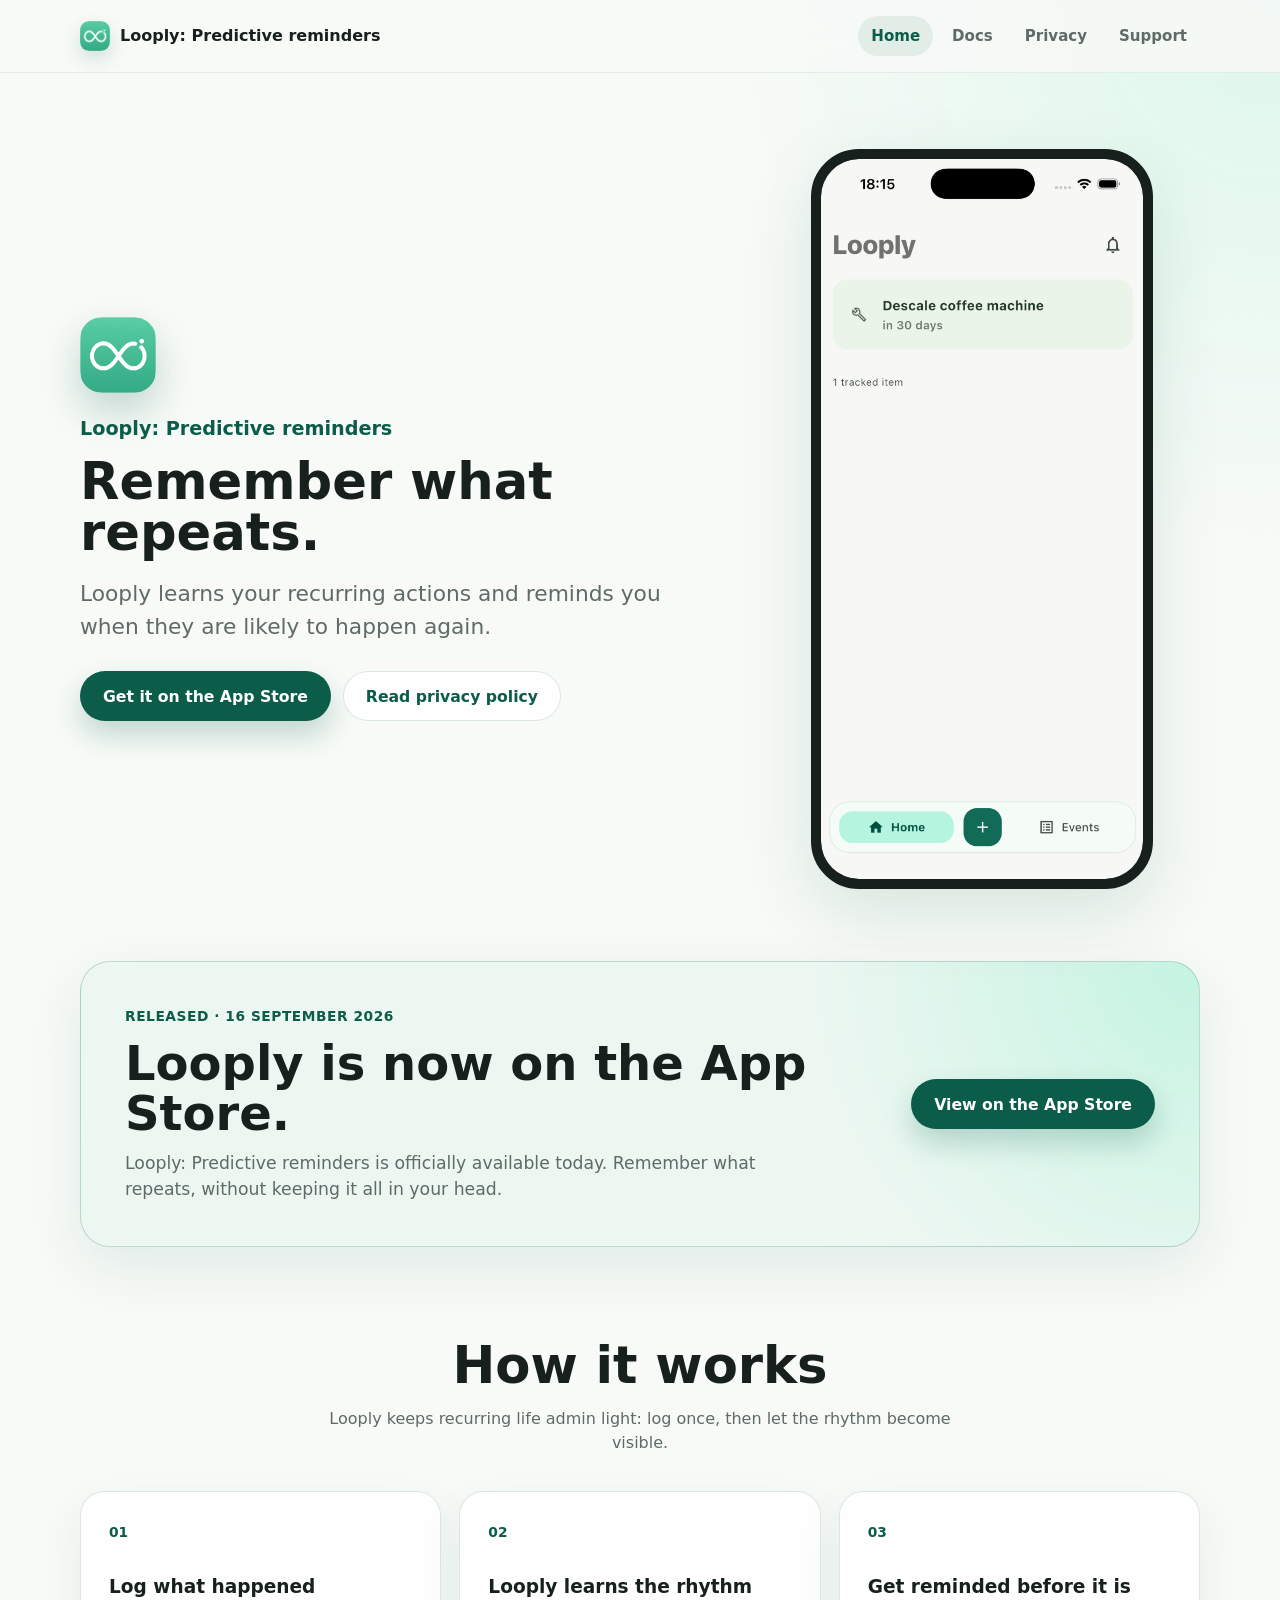
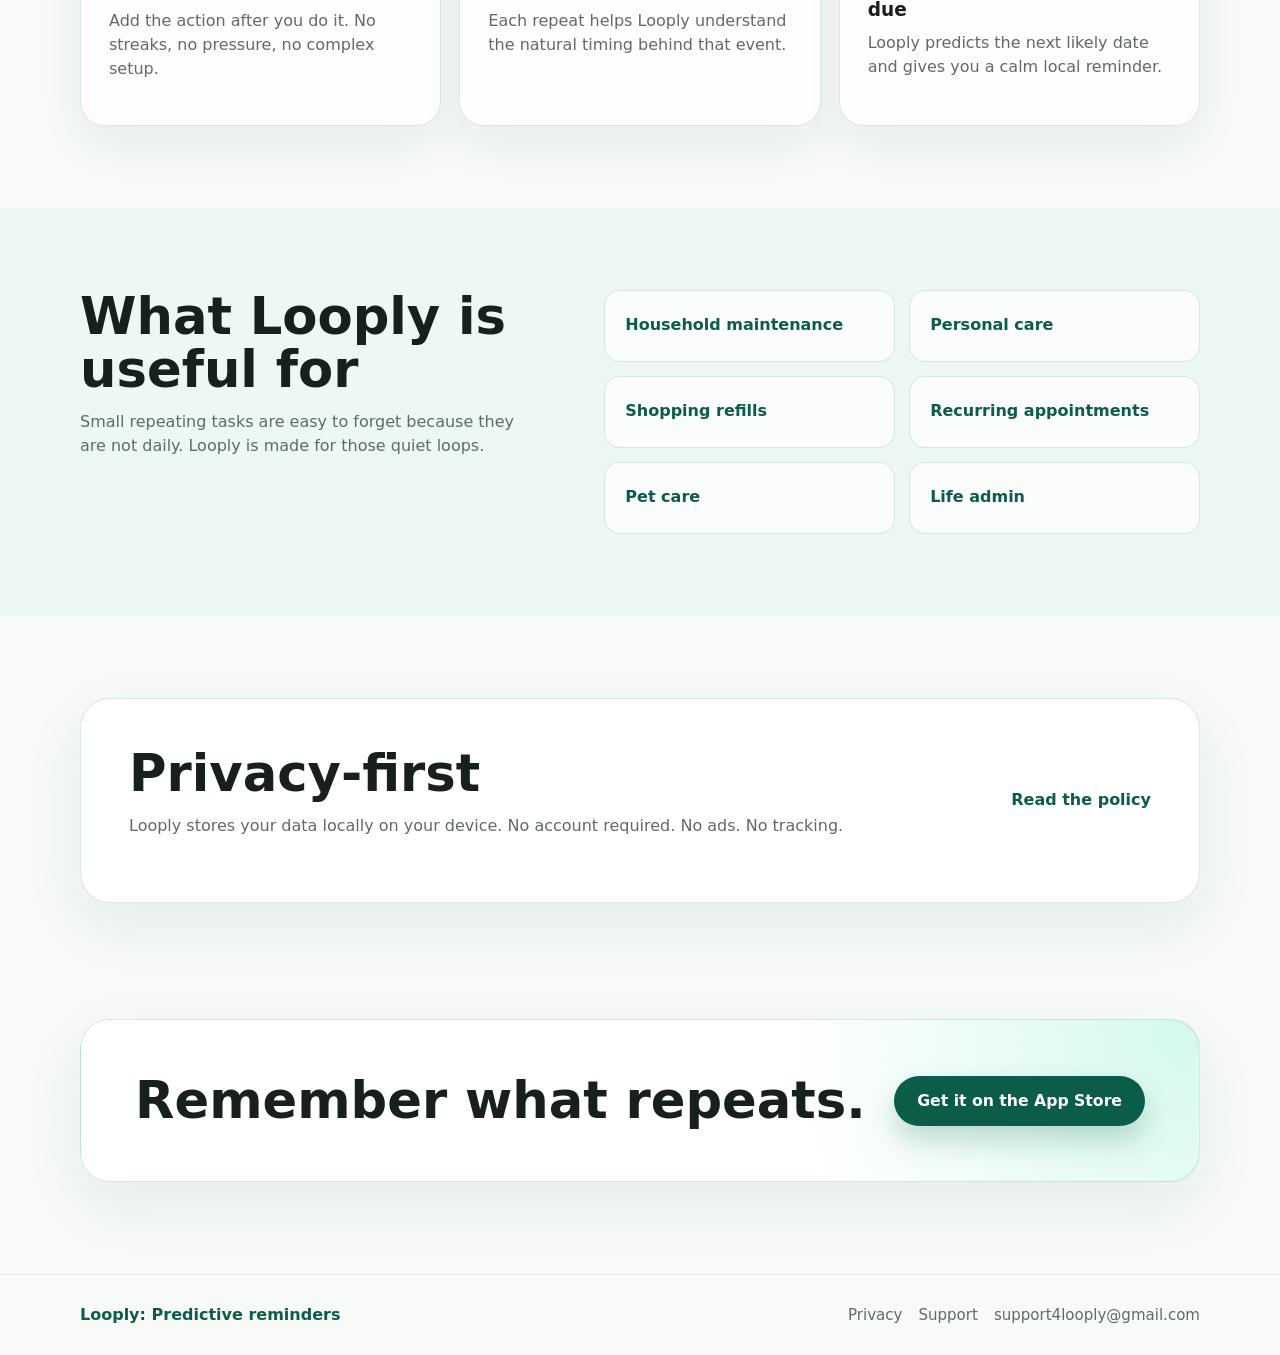
==== commit ff5bbd11: "Design updates and docu placeholder" ====
--- a/index.html
+++ b/index.html
@@ -19,6 +19,7 @@
         </a>
         <div class="nav-links">
           <a href="index.html" aria-current="page">Home</a>
+          <a href="docs.html">Docs</a>
           <a href="privacy.html">Privacy</a>
           <a href="support.html">Support</a>
         </div>
--- a/styles.css
+++ b/styles.css
@@ -137,7 +137,13 @@
   box-shadow: 0 18px 38px rgba(11, 92, 73, 0.22);
 }
 
-.app-name,
+.app-name {
+  margin: 0 0 12px;
+  color: var(--primary-strong);
+  font-size: clamp(1.1rem, 1.5vw, 1.35rem);
+  font-weight: 780;
+}
+
 .effective-date {
   margin: 0 0 12px;
   color: var(--primary-strong);
@@ -155,8 +161,8 @@
 h1 {
   max-width: 760px;
   margin-bottom: 20px;
-  font-size: clamp(3rem, 8vw, 5.9rem);
-  line-height: 0.95;
+  font-size: clamp(2.25rem, 4vw, 3.5rem);
+  line-height: 1;
   font-weight: 820;
 }
 
@@ -594,7 +600,7 @@
   }
 
   h1 {
-    font-size: clamp(2.75rem, 16vw, 4rem);
+    font-size: clamp(2.25rem, 10vw, 3rem);
   }
 
   .actions,
